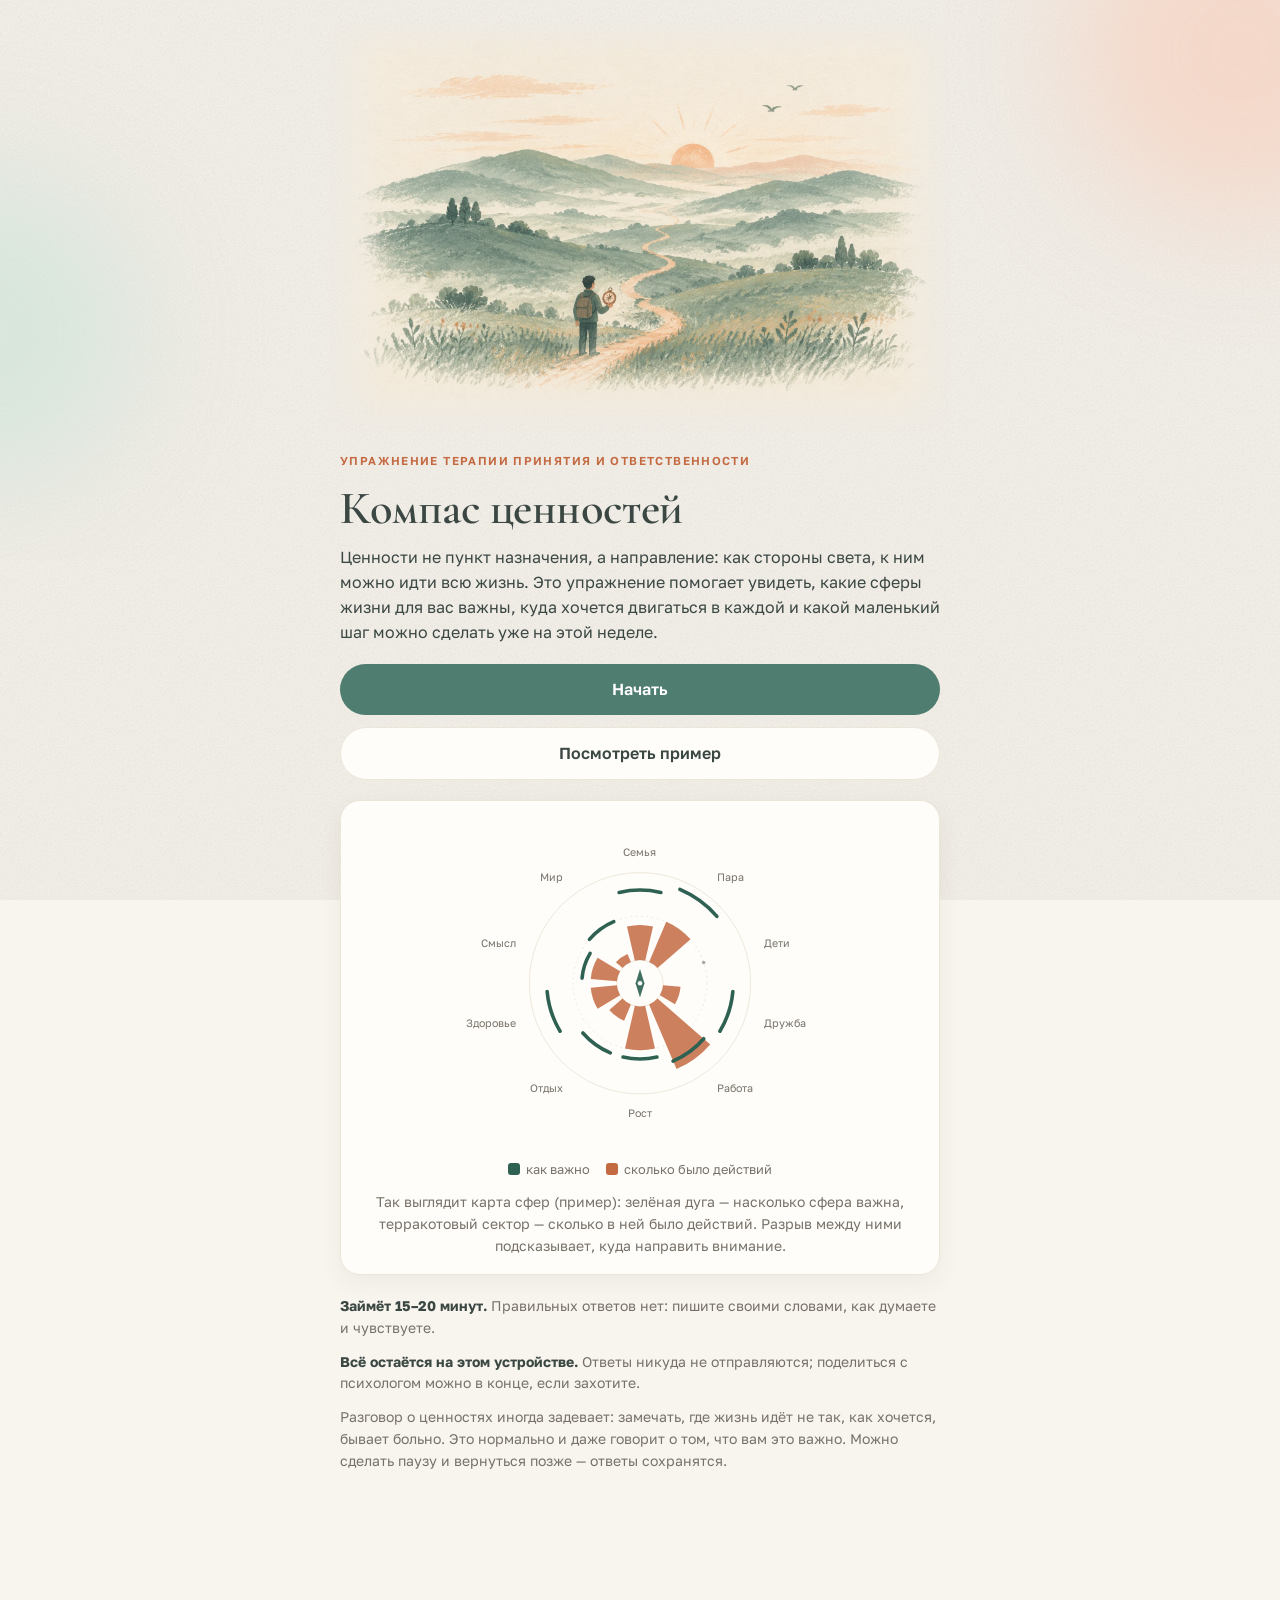
==== index.html @ 223bea57 "Новый лист сфер, картинка на экране итога, скрытые кнопки не показываются Co-Authored-By: Claude Opu" ====
<!doctype html>
<html lang="ru">
<head>
<meta charset="utf-8">
<meta name="viewport" content="width=device-width,initial-scale=1,viewport-fit=cover">
<title>Компас ценностей — упражнение ТПО</title>
<meta name="description" content="Упражнение терапии принятия и ответственности: отметьте сферы жизни, сформулируйте свои ценности и спланируйте маленький шаг на неделю. Ответы остаются на вашем устройстве.">
<meta name="theme-color" content="#F8F5EF" media="(prefers-color-scheme: light)">
<meta name="theme-color" content="#161C1A" media="(prefers-color-scheme: dark)">
<meta name="referrer" content="no-referrer">
<meta property="og:type" content="website">
<meta property="og:title" content="Компас ценностей">
<meta property="og:description" content="Упражнение на ценности: что для вас важно, куда хочется двигаться и какой маленький шаг сделать на этой неделе.">
<meta property="og:locale" content="ru_RU">
<link rel="icon" href="favicon.svg" type="image/svg+xml">
<link rel="preload" href="fonts/golos-text-cyrillic-wght-normal.woff2" as="font" type="font/woff2" crossorigin>
<link rel="preload" href="fonts/cormorant-garamond-cyrillic-wght-normal.woff2" as="font" type="font/woff2" crossorigin>
<link rel="stylesheet" href="css/style.css?v=2">
</head>
<body>
<div class="blobs" aria-hidden="true"></div>
<main class="wrap" id="app"></main>
<div class="nav" id="nav" hidden><div class="in"><button class="btn ghost" id="back">Назад</button><span class="small muted" id="navinfo" aria-live="polite"></span><button class="btn" id="next">Дальше</button></div></div>
<div class="toast" id="toast" role="status" hidden></div>
<script src="js/vendor/lz-string.min.js"></script>
<script src="js/config.js?v=2"></script>
<script src="js/app.js?v=2"></script>
<script src="js/share.js?v=2"></script>
<script src="js/png.js?v=2"></script>
</body>
</html>
---- css/style.css ----
/* Компас ценностей — мягкий вариант A: бумага, шалфей, терракота */

@font-face{font-family:"Golos Text";font-style:normal;font-weight:400 900;font-display:swap;src:url(../fonts/golos-text-cyrillic-wght-normal.woff2) format("woff2");unicode-range:U+0301,U+0400-045F,U+0490-0491,U+04B0-04B1,U+2116}
@font-face{font-family:"Golos Text";font-style:normal;font-weight:400 900;font-display:swap;src:url(../fonts/golos-text-latin-wght-normal.woff2) format("woff2");unicode-range:U+0000-00FF,U+0131,U+0152-0153,U+02BB-02BC,U+02C6,U+02DA,U+02DC,U+0304,U+0308,U+0329,U+2000-206F,U+20AC,U+2122,U+2191,U+2193,U+2212,U+2215,U+FEFF,U+FFFD}
@font-face{font-family:"Cormorant Garamond";font-style:normal;font-weight:300 700;font-display:swap;src:url(../fonts/cormorant-garamond-cyrillic-wght-normal.woff2) format("woff2");unicode-range:U+0301,U+0400-045F,U+0490-0491,U+04B0-04B1,U+2116}
@font-face{font-family:"Cormorant Garamond";font-style:normal;font-weight:300 700;font-display:swap;src:url(../fonts/cormorant-garamond-latin-wght-normal.woff2) format("woff2");unicode-range:U+0000-00FF,U+0131,U+0152-0153,U+02BB-02BC,U+02C6,U+02DA,U+02DC,U+0304,U+0308,U+0329,U+2000-206F,U+20AC,U+2122,U+2191,U+2193,U+2212,U+2215,U+FEFF,U+FFFD}
@font-face{font-family:"Cormorant Garamond";font-style:italic;font-weight:300 700;font-display:swap;src:url(../fonts/cormorant-garamond-cyrillic-wght-italic.woff2) format("woff2");unicode-range:U+0301,U+0400-045F,U+0490-0491,U+04B0-04B1,U+2116}
@font-face{font-family:"Cormorant Garamond";font-style:italic;font-weight:300 700;font-display:swap;src:url(../fonts/cormorant-garamond-latin-wght-italic.woff2) format("woff2");unicode-range:U+0000-00FF,U+0131,U+0152-0153,U+02BB-02BC,U+02C6,U+02DA,U+02DC,U+0304,U+0308,U+0329,U+2000-206F,U+20AC,U+2122,U+2191,U+2193,U+2212,U+2215,U+FEFF,U+FFFD}

:root{
  --paper:#F8F5EF; --surface:#FFFDF9; --ink:#3B4743; --muted:#77716A; --line:#ECE5D9;
  --accent:#2F6153; --accent-soft:#E3EDE8; --btn:#4F7D70; --btn-ink:#FFFFFF;
  --warm:#C46A42; --warm-soft:#F7E6DC; --hint-bg:#F6EEE2; --hint-ink:#6E4E2E; --track:#EDE7DC;
  --blob1:#F6D3C2; --blob2:#D3E5DA; --danger:#B3412E;
  --shadow:0 8px 24px rgba(60,50,30,.06);
  --grain:.18;
  --f-display:"Cormorant Garamond",Georgia,"Times New Roman",serif;
  --f-body:"Golos Text",-apple-system,"Segoe UI",Roboto,Arial,sans-serif;
  --r:20px;
  color-scheme:light;
}
@media (prefers-color-scheme:dark){:root:not([data-theme="light"]){
  --paper:#161C1A; --surface:#1E2623; --ink:#E7E2D8; --muted:#A39C90; --line:#2E3834;
  --accent:#8FC2B0; --accent-soft:#23332D; --btn:#6FA391; --btn-ink:#10201A;
  --warm:#E39470; --warm-soft:#3A2A22; --hint-bg:#2B2620; --hint-ink:#EBCFAE; --track:#2E3834;
  --blob1:#5A3B2E; --blob2:#284036; --danger:#F08A76; --shadow:none; --grain:.10; color-scheme:dark}}
:root[data-theme="dark"]{
  --paper:#161C1A; --surface:#1E2623; --ink:#E7E2D8; --muted:#A39C90; --line:#2E3834;
  --accent:#8FC2B0; --accent-soft:#23332D; --btn:#6FA391; --btn-ink:#10201A;
  --warm:#E39470; --warm-soft:#3A2A22; --hint-bg:#2B2620; --hint-ink:#EBCFAE; --track:#2E3834;
  --blob1:#5A3B2E; --blob2:#284036; --danger:#F08A76; --shadow:none; --grain:.10; color-scheme:dark}

*{box-sizing:border-box}
[hidden]{display:none!important}
html{-webkit-text-size-adjust:100%}
body{background:var(--paper);color:var(--ink);font:16px/1.55 var(--f-body);margin:0;min-height:100vh;overflow-x:hidden;
  padding-left:max(18px,env(safe-area-inset-left,0px));padding-right:max(18px,env(safe-area-inset-right,0px))}
/* бумажная фактура и тёплые пятна */
body::before{content:"";position:fixed;inset:0;pointer-events:none;z-index:0;opacity:var(--grain);
  background:url("data:image/svg+xml,%3Csvg xmlns='http://www.w3.org/2000/svg' width='160' height='160'%3E%3Cfilter id='n'%3E%3CfeTurbulence type='fractalNoise' baseFrequency='.75' numOctaves='3'/%3E%3CfeColorMatrix values='0 0 0 0 .3 0 0 0 0 .25 0 0 0 0 .2 0 0 0 1 0'/%3E%3C/filter%3E%3Crect width='160' height='160' filter='url(%23n)'/%3E%3C/svg%3E")}
.blobs{position:absolute;left:0;right:0;top:0;height:560px;overflow:hidden;pointer-events:none;z-index:0}
.blobs::before,.blobs::after{content:"";position:absolute;border-radius:50%;filter:blur(60px)}
.blobs::before{width:340px;height:340px;background:var(--blob1);opacity:.75;top:-120px;right:-130px}
.blobs::after{width:320px;height:320px;background:var(--blob2);opacity:.8;top:170px;left:-180px}

.wrap{position:relative;z-index:1;max-width:600px;margin:0 auto;padding-block:20px 130px;display:flex;flex-direction:column;gap:20px}
h1,h2,h3{font-family:var(--f-display);font-weight:600;line-height:1.08;text-wrap:balance;margin:0;letter-spacing:-.01em}
h1{font-size:2.9rem}
h2{font-size:2.15rem}
h3{font-size:1.35rem}
p{margin:0}
a{color:var(--accent)}
.muted{color:var(--muted)}
.small{font-size:.875rem}
.eyebrow{font-size:.72rem;letter-spacing:.12em;text-transform:uppercase;color:var(--warm);font-weight:600}
.stack{display:flex;flex-direction:column;gap:12px}
.card{background:var(--surface);border:1px solid var(--line);border-radius:var(--r);padding:18px;box-shadow:var(--shadow)}
button{font:inherit;cursor:pointer;-webkit-tap-highlight-color:transparent}
:focus-visible{outline:2px solid var(--accent);outline-offset:2px}

/* прогресс */
.progress{display:flex;gap:4px;align-items:center}
.progress span{flex:1;height:3px;border-radius:2px;background:var(--line)}
.progress span.done{background:var(--accent)}
.progress span.now{background:var(--warm)}

/* кнопки */
.btn{border:0;border-radius:999px;padding:13px 22px;min-height:48px;font-weight:600;background:var(--btn);color:var(--btn-ink);display:inline-flex;align-items:center;justify-content:center;gap:8px;text-decoration:none}
.btn:disabled{opacity:.4;cursor:default}
.btn.ghost{background:var(--surface);color:var(--ink);border:1px solid var(--line)}
.btn.link{background:none;color:var(--accent);padding:6px 0;min-height:0;border-radius:0;font-weight:500}
.btn.danger{background:transparent;color:var(--danger);border:1px solid currentColor}
.btn.wide{width:100%}
.btn svg{width:18px;height:18px;flex:none}
.row{display:flex;gap:10px;flex-wrap:wrap;align-items:center}
.row.split>*{flex:1 1 0;min-width:0}

.nav{position:fixed;left:0;right:0;bottom:0;background:color-mix(in srgb,var(--surface) 92%,transparent);backdrop-filter:blur(10px);-webkit-backdrop-filter:blur(10px);border-top:1px solid var(--line);
  padding:10px max(18px,env(safe-area-inset-right,0px)) calc(10px + env(safe-area-inset-bottom,0px)) max(18px,env(safe-area-inset-left,0px));z-index:5}
.nav .in{max-width:600px;margin:0 auto;display:flex;justify-content:space-between;gap:10px;align-items:center}
.nav .btn{min-width:110px}
.nav #navinfo{text-align:center;flex:1}

/* заставка */
.hero{position:relative;height:260px;display:grid;place-items:center}
.hero .halo{position:absolute;width:236px;height:236px;border-radius:50%;background:color-mix(in srgb,var(--surface) 70%,transparent);box-shadow:0 20px 50px rgba(47,97,83,.12)}
.hero.art{height:auto;margin-inline:-10px;display:block}
/* иллюстрации нарисованы на кремовой бумаге: в светлой теме «впитываем» их в фон страницы */
/* края картинки мягко растворяются в бумаге страницы */
.soft-edges{-webkit-mask-image:linear-gradient(90deg,transparent,#000 9%,#000 91%,transparent),linear-gradient(transparent,#000 9%,#000 88%,transparent);
  -webkit-mask-composite:source-in;mask-image:linear-gradient(90deg,transparent,#000 9%,#000 91%,transparent),linear-gradient(transparent,#000 9%,#000 88%,transparent);mask-composite:intersect}
.hero.art img{display:block;width:100%;height:auto;mix-blend-mode:multiply}
@media (prefers-color-scheme:dark){:root:not([data-theme="light"]) .hero.art img{mix-blend-mode:normal;border-radius:var(--r);opacity:.92}}
:root[data-theme="dark"] .hero.art img{mix-blend-mode:normal;border-radius:var(--r);opacity:.92}
.hero.slim{height:110px}
.hero.slim .halo{width:96px;height:96px}
.compass{position:relative;width:200px;height:200px;filter:drop-shadow(0 10px 22px rgba(47,97,83,.28)) drop-shadow(0 2px 4px rgba(30,40,35,.15))}
.hero.slim .compass{width:80px;height:80px}
@media (prefers-reduced-motion:no-preference){.compass .needle{transform-origin:100px 100px;animation:seek 2.4s cubic-bezier(.3,1.6,.5,1) both}
 @keyframes seek{0%{transform:rotate(-70deg)}60%{transform:rotate(14deg)}100%{transform:rotate(18deg)}}}
.compass .needle{transform:rotate(18deg);transform-origin:100px 100px}

/* роза */
.rose{width:100%;max-width:400px;margin:0 auto;display:block}
.rose text{font:12px var(--f-body);fill:var(--muted)}
.rose .lbl-on{fill:var(--ink);font-weight:600}
.legend{display:flex;gap:6px 16px;flex-wrap:wrap;justify-content:center;font-size:.8rem;color:var(--muted)}
.legend i{display:inline-block;width:12px;height:12px;border-radius:3px;vertical-align:-1px;margin-right:6px}

/* сферы и ползунки */
.sphere{display:flex;flex-direction:column;gap:10px}
.sphere + .sphere{border-top:1px solid var(--line);padding-top:18px}
.sphere-head{display:flex;justify-content:space-between;gap:10px;align-items:flex-start}
.sphere-head > div{min-width:0}
.sphere.skip .scales{display:none}
.sphere-head .btn.link{white-space:nowrap;flex:none;font-size:.875rem}
.sphere.skip h3{color:var(--muted)}
.scale{display:grid;grid-template-columns:1fr auto;gap:2px 10px;align-items:center}
.scale label{font-size:.9rem}
.scale output{font-variant-numeric:tabular-nums;font-weight:600;min-width:2ch;text-align:right}
.scale input{--c:var(--accent);grid-column:1/-1;width:100%;-webkit-appearance:none;appearance:none;height:6px;border-radius:3px;margin:12px 0;
  background:linear-gradient(90deg,var(--c) var(--p,50%),var(--track) var(--p,50%));outline-offset:6px}
.scale.act input{--c:var(--warm)}
.scale input::-webkit-slider-thumb{-webkit-appearance:none;width:26px;height:26px;border-radius:50%;background:var(--surface);border:3px solid var(--c);box-shadow:0 2px 6px rgba(0,0,0,.15)}
.scale input::-moz-range-thumb{width:20px;height:20px;border-radius:50%;background:var(--surface);border:3px solid var(--c)}
.scale.untouched input{--c:var(--muted);opacity:.45}
.scale.untouched output{color:var(--muted);font-weight:400}

/* выбор */
.pick{display:flex;gap:12px;align-items:center;width:100%;text-align:left;background:var(--surface);border:1px solid var(--line);border-radius:16px;padding:12px 14px;color:var(--ink);min-height:60px}
.pick > div{flex:1;min-width:0}
.pick[aria-pressed="true"]{border-color:var(--accent);box-shadow:inset 0 0 0 1px var(--accent)}
.pick .box{width:22px;height:22px;border-radius:7px;border:2px solid var(--line);flex:none;display:grid;place-items:center;color:var(--surface);font-size:.8rem}
.pick[aria-pressed="true"] .box{background:var(--accent);border-color:var(--accent)}
.gap{font-size:.78rem;padding:2px 9px;border-radius:999px;background:var(--warm-soft);color:var(--hint-ink);white-space:nowrap}

/* поля */
.field{display:flex;flex-direction:column;gap:6px}
.field label{font-weight:600}
.field .sub{font-size:.875rem;color:var(--muted)}
textarea,input[type=text]{width:100%;font:inherit;font-size:16px;color:var(--ink);background:var(--surface);border:1px solid var(--line);border-radius:14px;padding:11px 13px;resize:vertical}
textarea{min-height:96px}
textarea:focus,input[type=text]:focus{outline:none;border-color:var(--accent);box-shadow:0 0 0 3px var(--accent-soft)}
.hint{background:var(--hint-bg);color:var(--hint-ink);border-radius:14px;padding:11px 13px;font-size:.9rem}
.chips{display:flex;flex-wrap:wrap;gap:6px}
.chip{border:1px solid var(--line);background:var(--surface);color:var(--ink);border-radius:999px;padding:7px 13px;font-size:.875rem}
.chip[aria-pressed="true"]{background:var(--accent);color:var(--surface);border-color:var(--accent)}
details summary{cursor:pointer;color:var(--accent);font-weight:500}
details[open] summary{margin-bottom:10px}
.quote{font-family:var(--f-display);font-style:italic;font-size:1.3rem;line-height:1.3}

/* иконки и иллюстрации сфер */
.ico{width:22px;height:22px;color:var(--accent);flex:none}
.ico.lg{width:28px;height:28px}
.titled{display:flex;gap:12px;align-items:flex-start}
.titled > div{min-width:0}
.icw{width:44px;height:44px;border-radius:14px;background:var(--accent-soft);display:grid;place-items:center;flex:none}
.res-sphere .titled{align-items:center}
.pick .ico{color:var(--muted)}
.pick[aria-pressed="true"] .ico{color:var(--accent)}
.badge{width:60px;height:60px;border-radius:18px;background:var(--accent-soft);display:grid;place-items:center}
.badge.warm{background:var(--warm-soft)}
.badge.warm .ico{color:var(--warm)}
/* шапка экранов сферы: заголовок слева, иллюстрация справа */
.shead{display:grid;grid-template-columns:1fr auto;gap:14px;align-items:center}
.shead h2{font-size:clamp(1.75rem,6.4vw,2.3rem)}
.badge.art{position:relative;width:clamp(92px,24vw,150px);height:auto;aspect-ratio:1;background:none;border-radius:0}
.badge.art img{position:absolute;inset:0;display:block;width:100%;height:100%;object-fit:cover;object-position:50% 68%;mix-blend-mode:multiply}
.badge.art img.soft-edges{-webkit-mask-image:radial-gradient(closest-side,#000 62%,transparent);mask-image:radial-gradient(closest-side,#000 62%,transparent);-webkit-mask-composite:source-over;mask-composite:add}
@media (prefers-color-scheme:dark){:root:not([data-theme="light"]) .badge.art img{mix-blend-mode:normal;border-radius:16px}}
:root[data-theme="dark"] .badge.art img{mix-blend-mode:normal;border-radius:16px}

/* итог */
.res-sphere{display:flex;flex-direction:column;gap:8px}
.res-sphere + .res-sphere{border-top:1px solid var(--line);padding-top:16px}
.kv{display:grid;grid-template-columns:7.5rem 1fr;gap:4px 12px;font-size:.95rem}
.kv dt{color:var(--muted)}
.kv dd{margin:0;min-width:0;white-space:pre-wrap;overflow-wrap:anywhere}
@media (max-width:440px){.kv{grid-template-columns:1fr;gap:0}.kv dt{font-size:.8rem;margin-top:8px}}
.banner{background:var(--accent-soft);border-radius:var(--r);padding:12px 14px;display:flex;gap:10px;align-items:center;justify-content:space-between;flex-wrap:wrap}
.banner.warm{background:var(--warm-soft)}
.toast{position:fixed;left:50%;transform:translateX(-50%);bottom:calc(86px + env(safe-area-inset-bottom,0px));background:var(--ink);color:var(--paper);padding:9px 18px;border-radius:999px;font-size:.9rem;z-index:9;max-width:calc(100vw - 32px);text-align:center}
pre.copy{white-space:pre-wrap;font:13px/1.5 var(--f-body);background:var(--paper);border:1px solid var(--line);border-radius:12px;padding:12px;max-height:240px;overflow:auto;margin:0}
.share{display:flex;flex-direction:column;gap:10px}
footer.foot{text-align:center;font-size:.85rem;color:var(--muted);padding-top:10px}
@media (prefers-reduced-motion:no-preference){.view{animation:in .25s ease}@keyframes in{from{opacity:.4;transform:translateY(6px)}to{opacity:1;transform:none}}}

/* страница для психолога */
.doc h2{margin-top:10px}
.doc p,.doc li{max-width:62ch}
.doc ul,.doc ol{margin:0;padding-left:1.2em;display:flex;flex-direction:column;gap:6px}
.doc .card{display:flex;flex-direction:column;gap:10px}
.topbar{display:flex;justify-content:space-between;align-items:center;gap:10px;font-size:.9rem}
.topbar a{text-decoration:none;font-weight:500}
.mini-rose{display:grid;grid-template-columns:1fr;gap:14px}
.legend-list{display:flex;flex-direction:column;gap:10px;font-size:.95rem}
.legend-list div{display:grid;grid-template-columns:36px 1fr;gap:10px;align-items:start}
.legend-list svg{width:36px;height:20px;margin-top:2px}
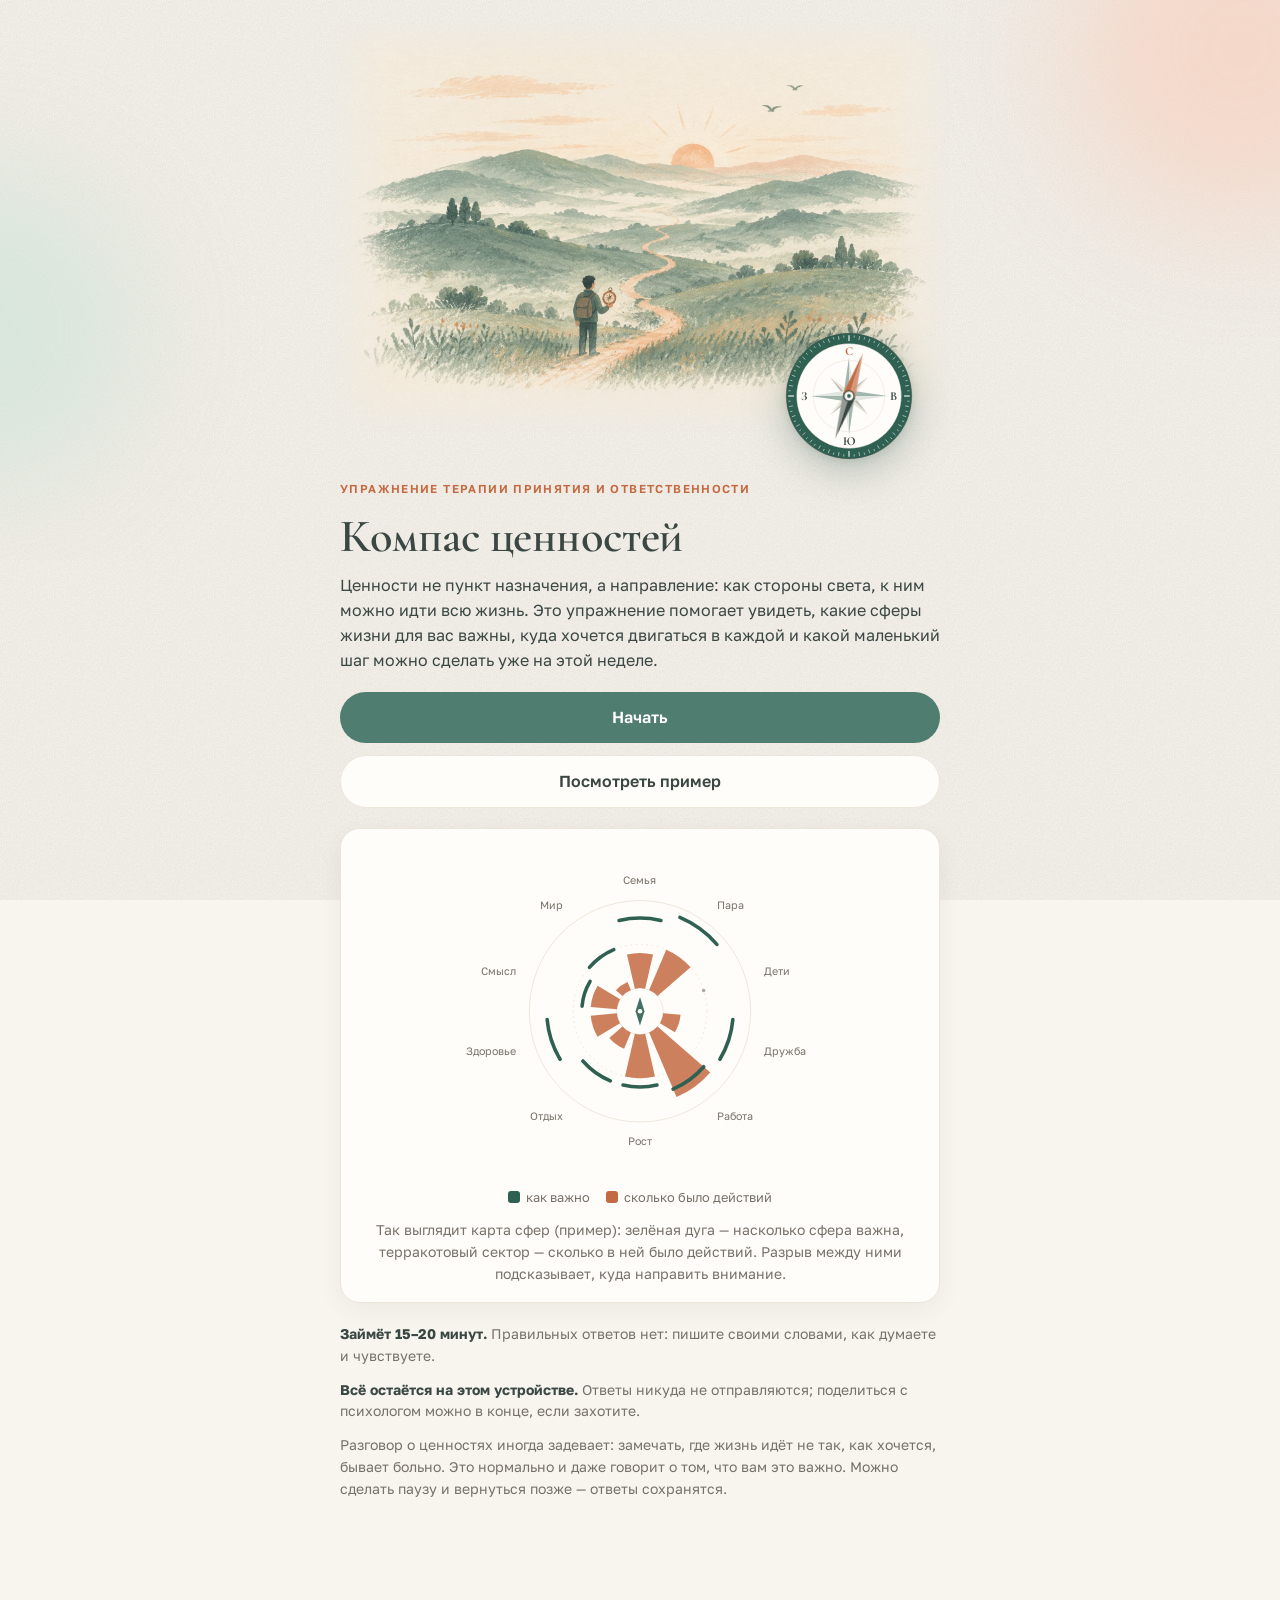
==== commit a28357b4: "Компас на краю заставки и картинки итога Co-Authored-By: Claude Opus 5.5 <noreply@anthropic.com>" ====
--- a/index.html
+++ b/index.html
@@ -15,7 +15,7 @@
 <link rel="icon" href="favicon.svg" type="image/svg+xml">
 <link rel="preload" href="fonts/golos-text-cyrillic-wght-normal.woff2" as="font" type="font/woff2" crossorigin>
 <link rel="preload" href="fonts/cormorant-garamond-cyrillic-wght-normal.woff2" as="font" type="font/woff2" crossorigin>
-<link rel="stylesheet" href="css/style.css?v=2">
+<link rel="stylesheet" href="css/style.css?v=3">
 </head>
 <body>
 <div class="blobs" aria-hidden="true"></div>
@@ -23,9 +23,9 @@
 <div class="nav" id="nav" hidden><div class="in"><button class="btn ghost" id="back">Назад</button><span class="small muted" id="navinfo" aria-live="polite"></span><button class="btn" id="next">Дальше</button></div></div>
 <div class="toast" id="toast" role="status" hidden></div>
 <script src="js/vendor/lz-string.min.js"></script>
-<script src="js/config.js?v=2"></script>
-<script src="js/app.js?v=2"></script>
-<script src="js/share.js?v=2"></script>
-<script src="js/png.js?v=2"></script>
+<script src="js/config.js?v=3"></script>
+<script src="js/app.js?v=3"></script>
+<script src="js/share.js?v=3"></script>
+<script src="js/png.js?v=3"></script>
 </body>
 </html>
--- a/css/style.css
+++ b/css/style.css
@@ -85,6 +85,10 @@
 .hero{position:relative;height:260px;display:grid;place-items:center}
 .hero .halo{position:absolute;width:236px;height:236px;border-radius:50%;background:color-mix(in srgb,var(--surface) 70%,transparent);box-shadow:0 20px 50px rgba(47,97,83,.12)}
 .hero.art{height:auto;margin-inline:-10px;display:block}
+/* компас — фирменный знак: лежит на краю иллюстрации */
+.hero.art{position:relative;margin-bottom:28px}
+.hero-compass{position:absolute;right:6%;bottom:-34px;width:clamp(92px,24vw,128px);aspect-ratio:1}
+.hero-compass .compass{width:100%;height:100%}
 /* иллюстрации нарисованы на кремовой бумаге: в светлой теме «впитываем» их в фон страницы */
 /* края картинки мягко растворяются в бумаге страницы */
 .soft-edges{-webkit-mask-image:linear-gradient(90deg,transparent,#000 9%,#000 91%,transparent),linear-gradient(transparent,#000 9%,#000 88%,transparent);
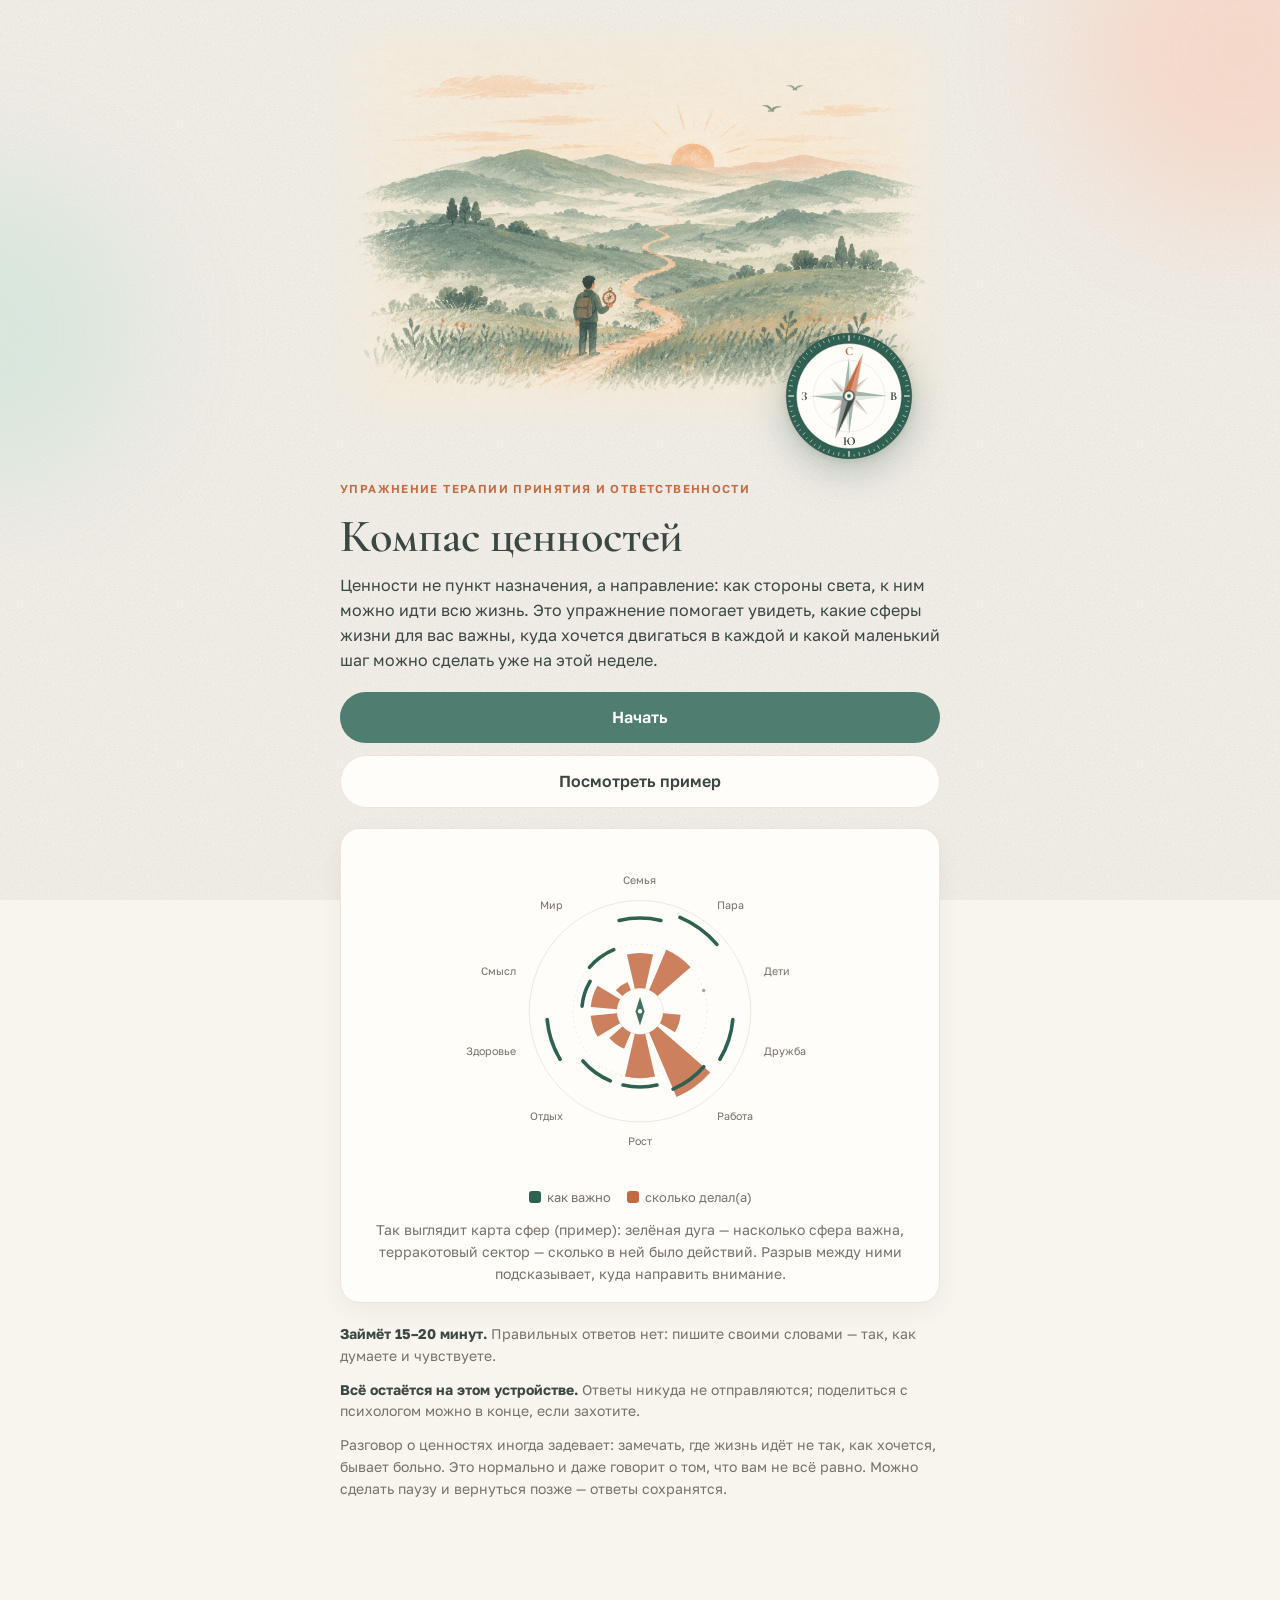
==== commit 32b55c57: "Правки текстов 1–7 Co-Authored-By: Claude Opus 5.5 <noreply@anthropic.com>" ====
--- a/index.html
+++ b/index.html
@@ -15,7 +15,7 @@
 <link rel="icon" href="favicon.svg" type="image/svg+xml">
 <link rel="preload" href="fonts/golos-text-cyrillic-wght-normal.woff2" as="font" type="font/woff2" crossorigin>
 <link rel="preload" href="fonts/cormorant-garamond-cyrillic-wght-normal.woff2" as="font" type="font/woff2" crossorigin>
-<link rel="stylesheet" href="css/style.css?v=3">
+<link rel="stylesheet" href="css/style.css?v=6">
 </head>
 <body>
 <div class="blobs" aria-hidden="true"></div>
@@ -23,9 +23,9 @@
 <div class="nav" id="nav" hidden><div class="in"><button class="btn ghost" id="back">Назад</button><span class="small muted" id="navinfo" aria-live="polite"></span><button class="btn" id="next">Дальше</button></div></div>
 <div class="toast" id="toast" role="status" hidden></div>
 <script src="js/vendor/lz-string.min.js"></script>
-<script src="js/config.js?v=3"></script>
-<script src="js/app.js?v=3"></script>
-<script src="js/share.js?v=3"></script>
-<script src="js/png.js?v=3"></script>
+<script src="js/config.js?v=6"></script>
+<script src="js/app.js?v=6"></script>
+<script src="js/share.js?v=6"></script>
+<script src="js/png.js?v=6"></script>
 </body>
 </html>
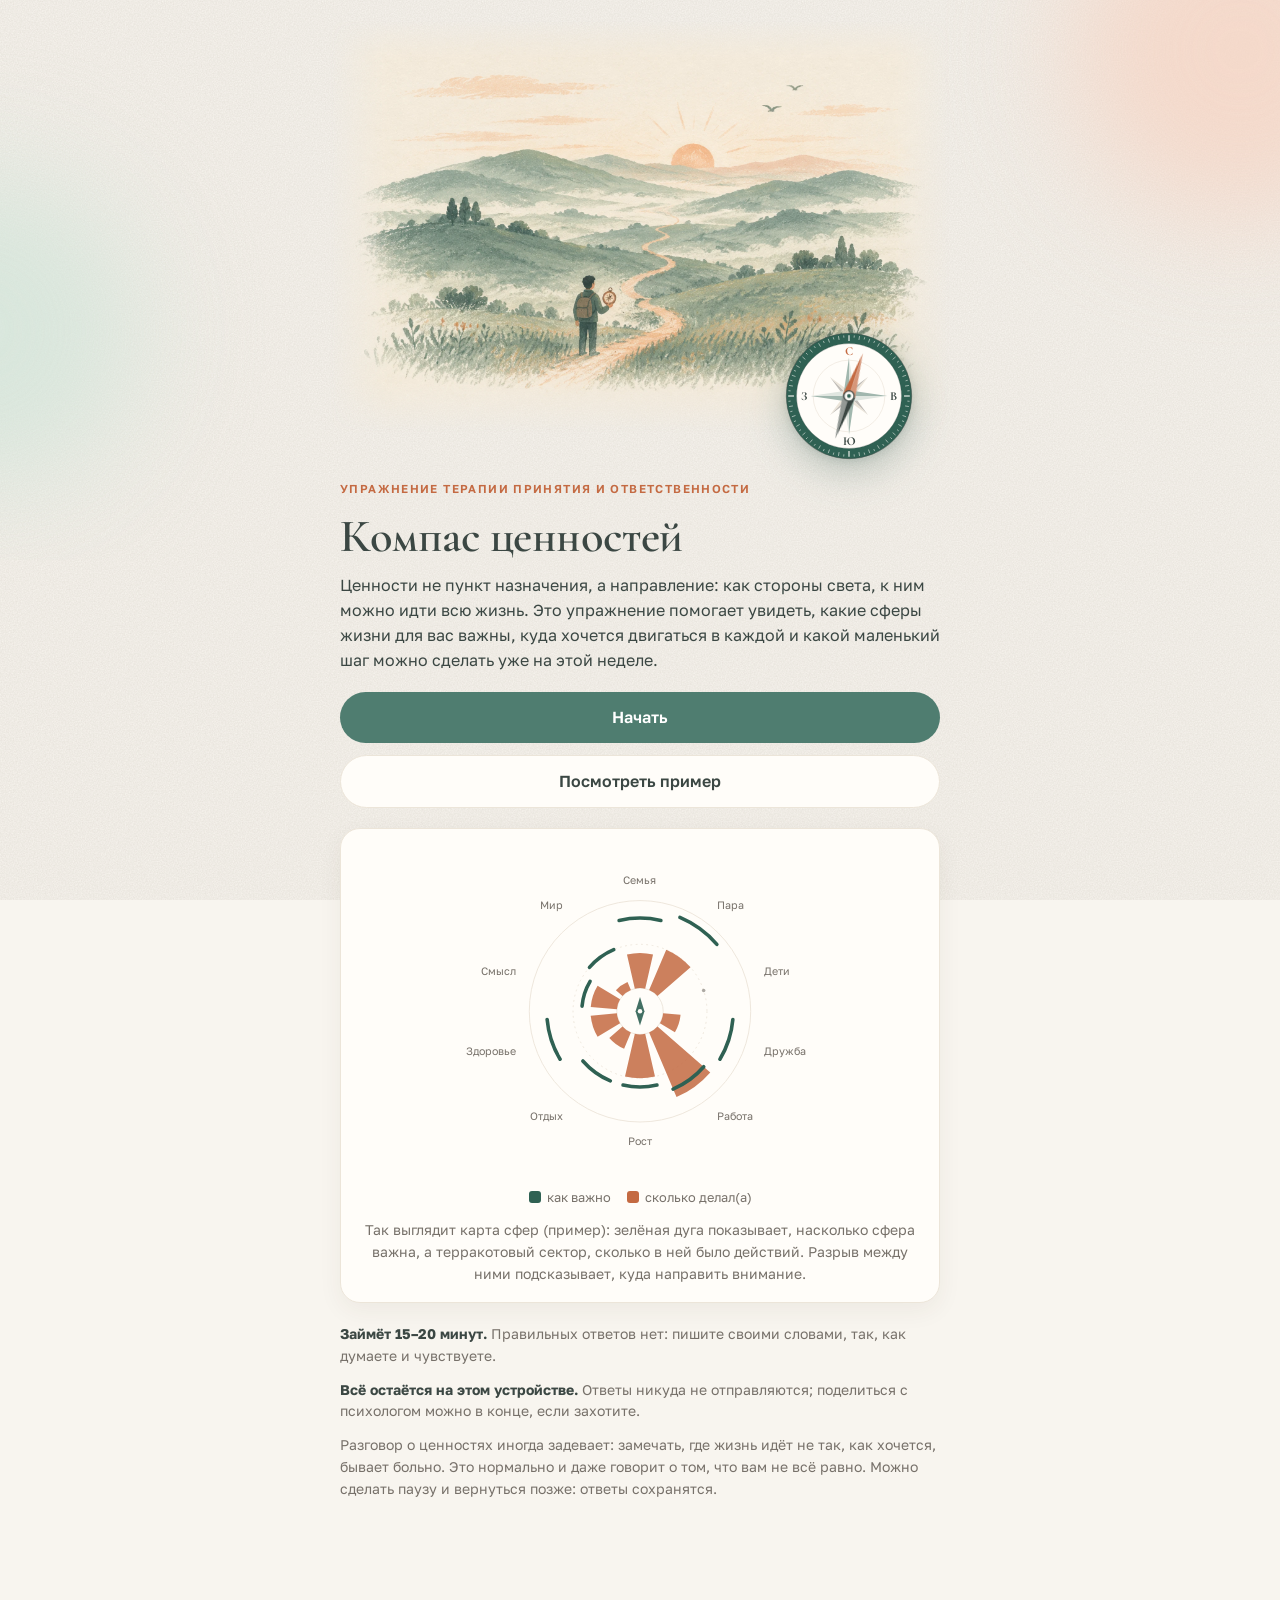
==== commit f05ce8a7: "Без длинных тире в текстах сайта Co-Authored-By: Claude Opus 5.5 <noreply@anthropic.com>" ====
--- a/index.html
+++ b/index.html
@@ -3,7 +3,7 @@
 <head>
 <meta charset="utf-8">
 <meta name="viewport" content="width=device-width,initial-scale=1,viewport-fit=cover">
-<title>Компас ценностей — упражнение ТПО</title>
+<title>Компас ценностей: упражнение ТПО</title>
 <meta name="description" content="Упражнение терапии принятия и ответственности: отметьте сферы жизни, сформулируйте свои ценности и спланируйте маленький шаг на неделю. Ответы остаются на вашем устройстве.">
 <meta name="theme-color" content="#F8F5EF" media="(prefers-color-scheme: light)">
 <meta name="theme-color" content="#161C1A" media="(prefers-color-scheme: dark)">
@@ -15,7 +15,7 @@
 <link rel="icon" href="favicon.svg" type="image/svg+xml">
 <link rel="preload" href="fonts/golos-text-cyrillic-wght-normal.woff2" as="font" type="font/woff2" crossorigin>
 <link rel="preload" href="fonts/cormorant-garamond-cyrillic-wght-normal.woff2" as="font" type="font/woff2" crossorigin>
-<link rel="stylesheet" href="css/style.css?v=6">
+<link rel="stylesheet" href="css/style.css?v=8">
 </head>
 <body>
 <div class="blobs" aria-hidden="true"></div>
@@ -23,9 +23,9 @@
 <div class="nav" id="nav" hidden><div class="in"><button class="btn ghost" id="back">Назад</button><span class="small muted" id="navinfo" aria-live="polite"></span><button class="btn" id="next">Дальше</button></div></div>
 <div class="toast" id="toast" role="status" hidden></div>
 <script src="js/vendor/lz-string.min.js"></script>
-<script src="js/config.js?v=6"></script>
-<script src="js/app.js?v=6"></script>
-<script src="js/share.js?v=6"></script>
-<script src="js/png.js?v=6"></script>
+<script src="js/config.js?v=8"></script>
+<script src="js/app.js?v=8"></script>
+<script src="js/share.js?v=8"></script>
+<script src="js/png.js?v=8"></script>
 </body>
 </html>
